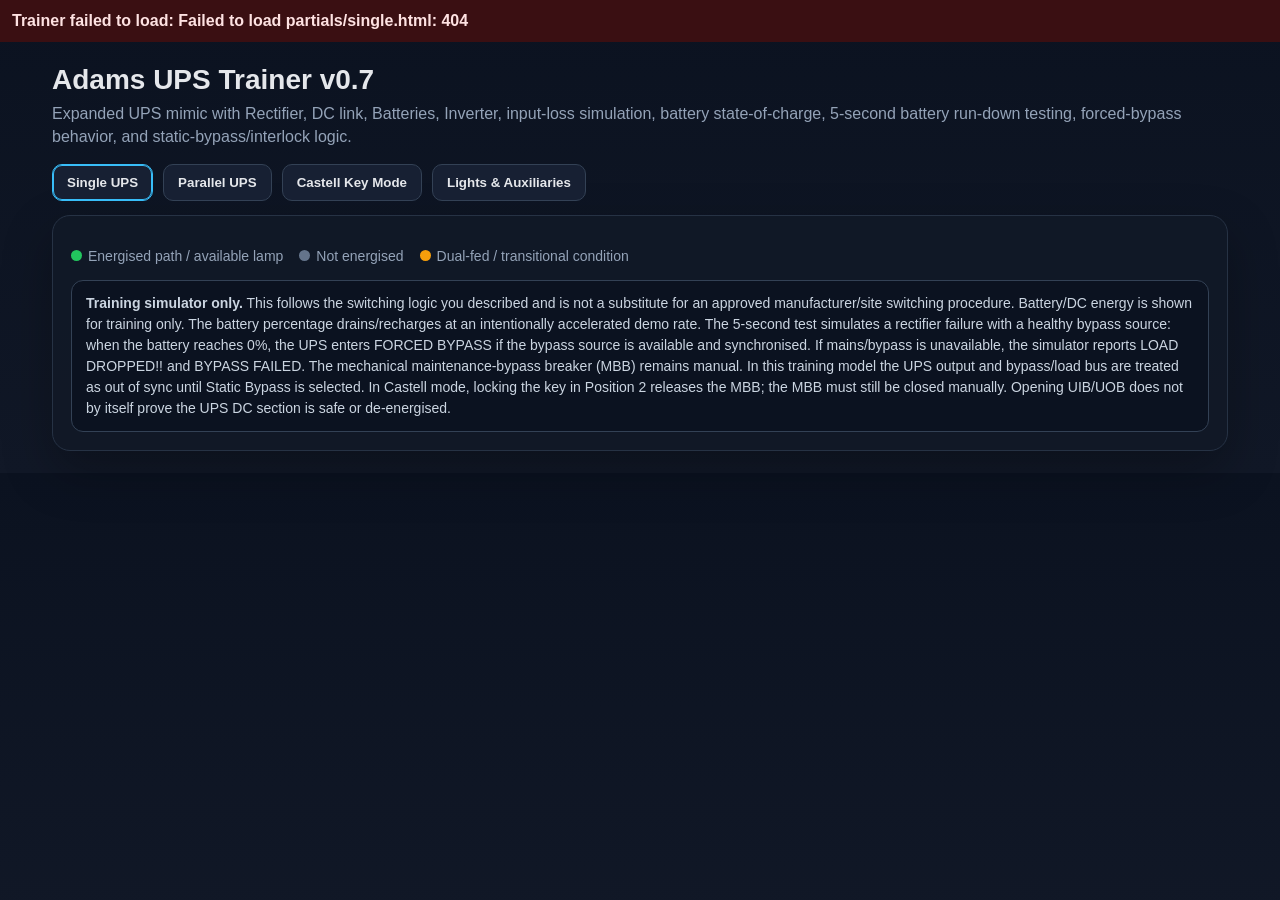
==== index.html @ ec6f1a8d "Add modular v0.7 index" ====
<!DOCTYPE html>
<html lang="en">
<head>
<meta charset="UTF-8">
<meta name="viewport" content="width=device-width, initial-scale=1.0">
<title>Adams UPS Trainer v0.7</title>
<link rel="stylesheet" href="css/style.css">
</head>
<body>
<div class="wrap">
  <h1>Adams UPS Trainer v0.7</h1>
  <div class="sub">Expanded UPS mimic with Rectifier, DC link, Batteries, Inverter, input-loss simulation, battery state-of-charge, 5-second battery run-down testing, forced-bypass behavior, and static-bypass/interlock logic.</div>
  <div class="tabs">
    <button class="tab active" data-panel="single">Single UPS</button>
    <button class="tab" data-panel="parallel">Parallel UPS</button>
    <button class="tab" data-panel="castell">Castell Key Mode</button>
    <button class="tab" data-panel="aux">Lights &amp; Auxiliaries</button>
  </div>
  <div class="card">
    <section id="single" class="panel active"></section>
    <section id="parallel" class="panel"></section>
    <section id="castell" class="panel"></section>
    <section id="aux" class="panel"></section>
    <div class="legend">
      <span><span class="dot" style="background:#22c55e"></span>Energised path / available lamp</span>
      <span><span class="dot" style="background:#64748b"></span>Not energised</span>
      <span><span class="dot" style="background:#f59e0b"></span>Dual-fed / transitional condition</span>
    </div>
    <div class="note"><strong>Training simulator only.</strong> This follows the switching logic you described and is not a substitute for an approved manufacturer/site switching procedure. Battery/DC energy is shown for training only. The battery percentage drains/recharges at an intentionally accelerated demo rate. The 5-second test simulates a rectifier failure with a healthy bypass source: when the battery reaches 0%, the UPS enters FORCED BYPASS if the bypass source is available and synchronised. If mains/bypass is unavailable, the simulator reports LOAD DROPPED!! and BYPASS FAILED. The mechanical maintenance-bypass breaker (MBB) remains manual. In this training model the UPS output and bypass/load bus are treated as out of sync until Static Bypass is selected. In Castell mode, locking the key in Position 2 releases the MBB; the MBB must still be closed manually. Opening UIB/UOB does not by itself prove the UPS DC section is safe or de-energised.</div>
  </div>
</div>
<script src="js/app.js"></script>
</body>
</html>
---- css/style.css ----
/* Adams UPS Trainer v0.7 */

:root{
  --bg:#0b1220;--panel:#111827;--line:#64748b;--text:#e5e7eb;--muted:#94a3b8;
  --live:#22c55e;--warn:#f59e0b;--danger:#ef4444;--accent:#38bdf8;--off:#475569;
}
*{box-sizing:border-box}
body{margin:0;font-family:Arial,Helvetica,sans-serif;background:linear-gradient(180deg,#0b1220,#111827);color:var(--text)}
.wrap{max-width:1220px;margin:0 auto;padding:22px}
h1{margin:0 0 6px;font-size:28px}.sub{color:var(--muted);margin-bottom:16px;line-height:1.45}
.tabs,.controls{display:flex;gap:10px;flex-wrap:wrap}.tabs{margin-bottom:14px}
button{background:#172033;color:var(--text);border:1px solid #334155;border-radius:10px;padding:10px 14px;font-weight:700;cursor:pointer}
button:hover:not(:disabled){border-color:var(--accent)}button.active{border-color:var(--accent);box-shadow:0 0 0 1px var(--accent) inset}button:disabled{opacity:.4;cursor:not-allowed}
.card{background:rgba(17,24,39,.97);border:1px solid #263244;border-radius:18px;padding:18px;box-shadow:0 20px 50px rgba(0,0,0,.28)}
.panel{display:none}.panel.active{display:block}
.topbar{display:flex;gap:12px;flex-wrap:wrap;align-items:center;justify-content:space-between;margin-bottom:14px}
.pill{padding:8px 12px;border-radius:999px;font-weight:700;background:#1f2937;border:1px solid #334155}
.pill.ok{border-color:var(--live);color:#bbf7d0}.pill.warn{border-color:var(--warn);color:#fde68a}.pill.bad{border-color:var(--danger);color:#fecaca}

.fault-banner{display:none;margin:0 0 14px;padding:14px 16px;border:2px solid #ef4444;border-radius:12px;background:#3a0f12;color:#fee2e2;font-weight:900;text-align:center;letter-spacing:.4px;box-shadow:0 0 18px rgba(239,68,68,.45)}
.fault-banner.active{display:block;animation:faultPulse .65s infinite alternate}.fault-status-hidden{display:none !important}
.loaddrop-banner{display:none;margin:0 0 14px;padding:14px 16px;border:2px solid #ef4444;border-radius:12px;background:#3a0f12;color:#fee2e2;font-weight:900;text-align:center;letter-spacing:.4px;box-shadow:0 0 18px rgba(239,68,68,.45)}
.loaddrop-banner.active{display:block;animation:loadDropPulse .65s infinite alternate}.loaddrop-banner .drop-title{display:block;font-size:20px;margin-bottom:4px}.loaddrop-banner .drop-sub{font-size:14px;color:#fecaca}
@keyframes loadDropPulse{from{transform:scale(1);box-shadow:0 0 10px rgba(239,68,68,.35)}to{transform:scale(1.01);box-shadow:0 0 28px rgba(239,68,68,.8)}}
.fault-banner .fault-title{display:block;font-size:24px;margin-bottom:4px}.fault-banner .fault-sub{font-size:14px;color:#fecaca}
@keyframes faultPulse{from{transform:scale(1);box-shadow:0 0 10px rgba(239,68,68,.35)}to{transform:scale(1.01);box-shadow:0 0 28px rgba(239,68,68,.8)}}
.diagram{min-height:0;border:1px solid #263244;border-radius:14px;overflow:hidden;background:linear-gradient(rgba(255,255,255,.025) 1px,transparent 1px),linear-gradient(90deg,rgba(255,255,255,.025) 1px,transparent 1px);background-size:24px 24px}
svg{width:100%;height:auto;display:block}.wire{stroke:var(--line);stroke-width:8;fill:none;stroke-linecap:round;transition:.2s}.wire.live{stroke:var(--live);filter:drop-shadow(0 0 6px rgba(34,197,94,.65))}.wire.warn{stroke:var(--warn);filter:drop-shadow(0 0 6px rgba(245,158,11,.55))}
.box{fill:#0b1220;stroke:#475569;stroke-width:2}.txt{fill:var(--text);font-size:18px;font-weight:700;text-anchor:middle}.small{fill:var(--muted);font-size:14px;font-weight:600;text-anchor:middle}
.breaker{cursor:pointer}.breaker.locked{opacity:.45;cursor:not-allowed}.breaker .term{fill:#0b1220;stroke:#cbd5e1;stroke-width:3}.breaker .blade{stroke:#cbd5e1;stroke-width:7;stroke-linecap:round;transition:.18s ease;transform-box:fill-box;transform-origin:left center}.breaker.open .blade{transform:rotate(-38deg)}.breaker.closed .blade{transform:rotate(0deg);stroke:var(--live)}.breaker text{fill:var(--text);font-size:17px;font-weight:800;text-anchor:middle;pointer-events:none}.breaker .state{fill:var(--muted);font-size:13px;font-weight:700}.breaker.closed .state{fill:#86efac}
.static-toggle{cursor:pointer}.static-toggle rect{fill:#172033;stroke:#475569;stroke-width:2;transition:.2s}.static-toggle text{fill:var(--text);font-size:14px;font-weight:800;text-anchor:middle;pointer-events:none}.static-toggle.on rect{stroke:var(--warn);fill:#3b2a07;filter:drop-shadow(0 0 6px rgba(245,158,11,.35))}.static-toggle.on .toggle-state{fill:#fde68a}
.castell-indicators{display:flex;justify-content:center;gap:26px;flex-wrap:wrap;margin-top:12px}.castell-controls{margin-top:12px;display:flex;align-items:center;justify-content:center;gap:12px;flex-wrap:wrap}.castell-controls .controls{margin-top:0}.castell-controls .castell-indicators{margin-top:0;gap:14px}.castell-controls .indicator{min-width:82px}
.single-top-controls,.castell-top-controls{margin-top:12px;padding:10px;border:1px solid #263244;border-radius:12px;background:#0b1220}.single-top-controls .indicator-row,.castell-top-controls .indicator-row{margin-top:0;gap:16px}.single-top-controls .controls,.castell-top-controls .controls{margin-top:10px;justify-content:center;gap:8px}.single-top-controls .controls button,.castell-top-controls .controls button{padding:8px 10px;font-size:13px}
.indicator-row{display:flex;justify-content:center;gap:36px;flex-wrap:wrap;margin-top:14px}.indicator{text-align:center;min-width:92px;color:var(--muted);font-size:13px;font-weight:800}.lamp{width:22px;height:22px;border-radius:50%;margin:0 auto 7px;background:#334155;border:2px solid #64748b;box-shadow:inset 0 0 5px rgba(0,0,0,.5);transition:.2s}.lamp.available{background:var(--live);border-color:#86efac;box-shadow:0 0 12px rgba(34,197,94,.75),inset 0 0 5px rgba(255,255,255,.15)}.lamp.blocked{background:#5b1c1c;border-color:#ef4444}
.indicator.sync-indicator{min-width:150px}.indicator.sync-indicator .sync-inline{display:flex;align-items:center;justify-content:center;gap:8px;color:var(--text);font-weight:800;min-height:29px;margin-bottom:7px}.indicator.sync-indicator .sync-inline .sync-lamp{margin:0}
.controls{margin-top:16px}.legend{display:flex;gap:16px;flex-wrap:wrap;margin-top:14px;color:var(--muted);font-size:14px}.dot{display:inline-block;width:11px;height:11px;border-radius:50%;margin-right:6px}.note,.steps{margin-top:16px;padding:12px 14px;border-radius:12px;background:#0b1220;border:1px solid #334155;color:#cbd5e1;line-height:1.5;font-size:14px}.steps strong{color:white}.stepdone{color:#86efac}.stepnext{color:#fde68a}.keybox{display:grid;grid-template-columns:repeat(2,minmax(220px,1fr));gap:10px;margin-top:12px}.keypanel{padding:11px;border:1px solid #334155;border-radius:12px;background:#0b1220}.keytitle{font-weight:800;margin-bottom:5px}.keystate{color:#c4b5fd;font-weight:700}
.battery-meter-bg{fill:#172033;stroke:#475569;stroke-width:1.5}.battery-meter-fill{fill:#38bdf8;transition:width .25s ease}.battery-pct{fill:#e5e7eb;font-size:12px;font-weight:800;text-anchor:middle}.test-toggle{cursor:pointer}.test-toggle rect{fill:#281d0d;stroke:#f59e0b;stroke-width:2;transition:.2s}.test-toggle text{fill:#fde68a;font-size:12px;font-weight:800;text-anchor:middle;pointer-events:none}.test-toggle.running rect{fill:#3b160c;stroke:#ef4444;filter:drop-shadow(0 0 7px rgba(239,68,68,.45))}.test-toggle.running text{fill:#fecaca}
.input-toggle{cursor:pointer}.input-toggle rect{fill:#172033;stroke:#475569;stroke-width:2;transition:.2s}.input-toggle text{fill:#e5e7eb;font-size:13px;font-weight:800;text-anchor:middle;pointer-events:none}.input-toggle.on rect{stroke:#22c55e;fill:#12321e;filter:drop-shadow(0 0 6px rgba(34,197,94,.35))}.input-toggle.off rect{stroke:#ef4444;fill:#361616;filter:drop-shadow(0 0 6px rgba(239,68,68,.25))}
.component{fill:#0b1220;stroke:#475569;stroke-width:2}.component-live{stroke:#22c55e;filter:drop-shadow(0 0 5px rgba(34,197,94,.45))}.component-bypass{stroke:#f59e0b;filter:drop-shadow(0 0 5px rgba(245,158,11,.45))}.comp-title{fill:#e5e7eb;font-size:13px;font-weight:800;text-anchor:middle}.comp-state{fill:#94a3b8;font-size:11px;font-weight:700;text-anchor:middle}.dcwire{stroke:#64748b;stroke-width:5;fill:none;stroke-linecap:round;transition:.2s}.dcwire.live{stroke:#22c55e;filter:drop-shadow(0 0 5px rgba(34,197,94,.5))}.dcwire.battery{stroke:#38bdf8;filter:drop-shadow(0 0 5px rgba(56,189,248,.45))}
.sync-panel{margin-top:16px;padding:14px;border:1px solid #334155;border-radius:12px;background:#0b1220}.sync-title{font-weight:800;margin-bottom:10px;color:#e5e7eb}.sync-grid{display:grid;grid-template-columns:1fr 1fr;gap:9px}.sync-side{border:1px solid #263244;border-radius:10px;padding:10px}.sync-side h4{margin:0 0 8px;font-size:14px;color:#cbd5e1}.phase-row{display:grid;grid-template-columns:1fr auto;gap:12px;padding:4px 0;font-size:13px;color:#cbd5e1}.sync-summary{display:flex;gap:12px;flex-wrap:wrap;align-items:center;margin-top:10px}.sync-lamp{width:18px;height:18px;border-radius:50%;display:inline-block;vertical-align:middle;margin-right:7px;background:#5b1c1c;border:2px solid #ef4444}.sync-lamp.ok{background:#22c55e;border-color:#86efac;box-shadow:0 0 10px rgba(34,197,94,.7)}.sync-status{font-weight:800}.sync-buttons{display:flex;gap:8px;flex-wrap:wrap;margin-top:10px}
@media(max-width:700px){.sync-grid{grid-template-columns:1fr}}@media(max-width:700px){.wrap{padding:12px}h1{font-size:22px}.diagram{min-height:0}svg{height:auto;min-height:0}.keybox{grid-template-columns:1fr}.indicator-row{gap:20px}}
.aux-note{color:var(--muted);line-height:1.45;margin:0 0 12px}.aux-mode-controls{margin:12px 0 14px}.aux-mode-controls button.active{border-color:var(--accent);box-shadow:0 0 0 1px var(--accent) inset}.aux-card{border:1px solid #334155;border-radius:14px;background:#0b1220;overflow:hidden}.aux-card svg{width:100%;height:auto;display:block}.aux-card .abox{fill:#0d1729;stroke:#334155;stroke-width:2}.aux-card .atitle{fill:#e5e7eb;font-size:18px;font-weight:800;font-family:Arial,Helvetica,sans-serif}.aux-card .asub{fill:#94a3b8;font-size:13px;font-family:Arial,Helvetica,sans-serif}.aux-card .arow{fill:#e5e7eb;font-size:13px;font-family:Arial,Helvetica,sans-serif}.aux-card .apin{fill:#94a3b8;font-size:11px;font-family:Arial,Helvetica,sans-serif}.aux-card .aterm{fill:#111827;stroke:#94a3b8;stroke-width:1.5}.aux-card .awire{fill:none;stroke:#64748b;stroke-width:2;stroke-dasharray:7 5}.aux-card .alamp{fill:none;stroke:#22c55e;stroke-width:2.5;stroke-dasharray:7 5}.aux-card .aaux{fill:none;stroke:#38bdf8;stroke-width:2.5;stroke-dasharray:7 5}.aux-card .acastell{fill:none;stroke:#a78bfa;stroke-width:2.5;stroke-dasharray:7 5}.aux-legend{display:flex;gap:14px;flex-wrap:wrap;padding:12px 14px;border-top:1px solid #263244;color:#cbd5e1;font-size:13px}.aux-key{display:flex;align-items:center;gap:7px}.aux-swatch{width:18px;height:5px;border-radius:999px;display:inline-block}.aux-swatch.green{background:#22c55e}.aux-swatch.blue{background:#38bdf8}.aux-swatch.purple{background:#a78bfa}.aux-swatch.grey{background:#64748b}@media(max-width:700px){.aux-card .atitle{font-size:15px}.aux-card .asub{font-size:11px}.aux-card .arow{font-size:11px}.aux-card .apin{font-size:9px}}
.aux-highlight-help{margin:10px 0 12px;padding:9px 11px;border:1px solid #334155;border-radius:10px;background:#0b1220;color:#cbd5e1;font-size:13px}.aux-highlight-help strong{color:#fff}.aux-node,.aux-route{cursor:pointer}.aux-node .arow,.aux-node .apin,.aux-node .aterm,.aux-route{transition:opacity .18s ease,filter .18s ease,stroke-width .18s ease,fill .18s ease}.aux-card.aux-has-selection .aux-node:not(.aux-active),.aux-card.aux-has-selection .aux-route:not(.aux-active){opacity:.18}.aux-node.aux-active .arow,.aux-node.aux-active .apin{fill:#fff;filter:drop-shadow(0 0 4px rgba(255,255,255,.55))}.aux-node.aux-active .aterm{stroke:#fff;stroke-width:3;filter:drop-shadow(0 0 6px rgba(56,189,248,.9))}.aux-route.aux-active{opacity:1 !important;stroke-width:5 !important;filter:drop-shadow(0 0 7px currentColor)}.aux-clear{margin-left:auto}.a-jumper{fill:none;stroke:#a3a3a3;stroke-width:2}.a-jumper-note{fill:#94a3b8;font-size:10px;font-family:Arial,Helvetica,sans-serif}
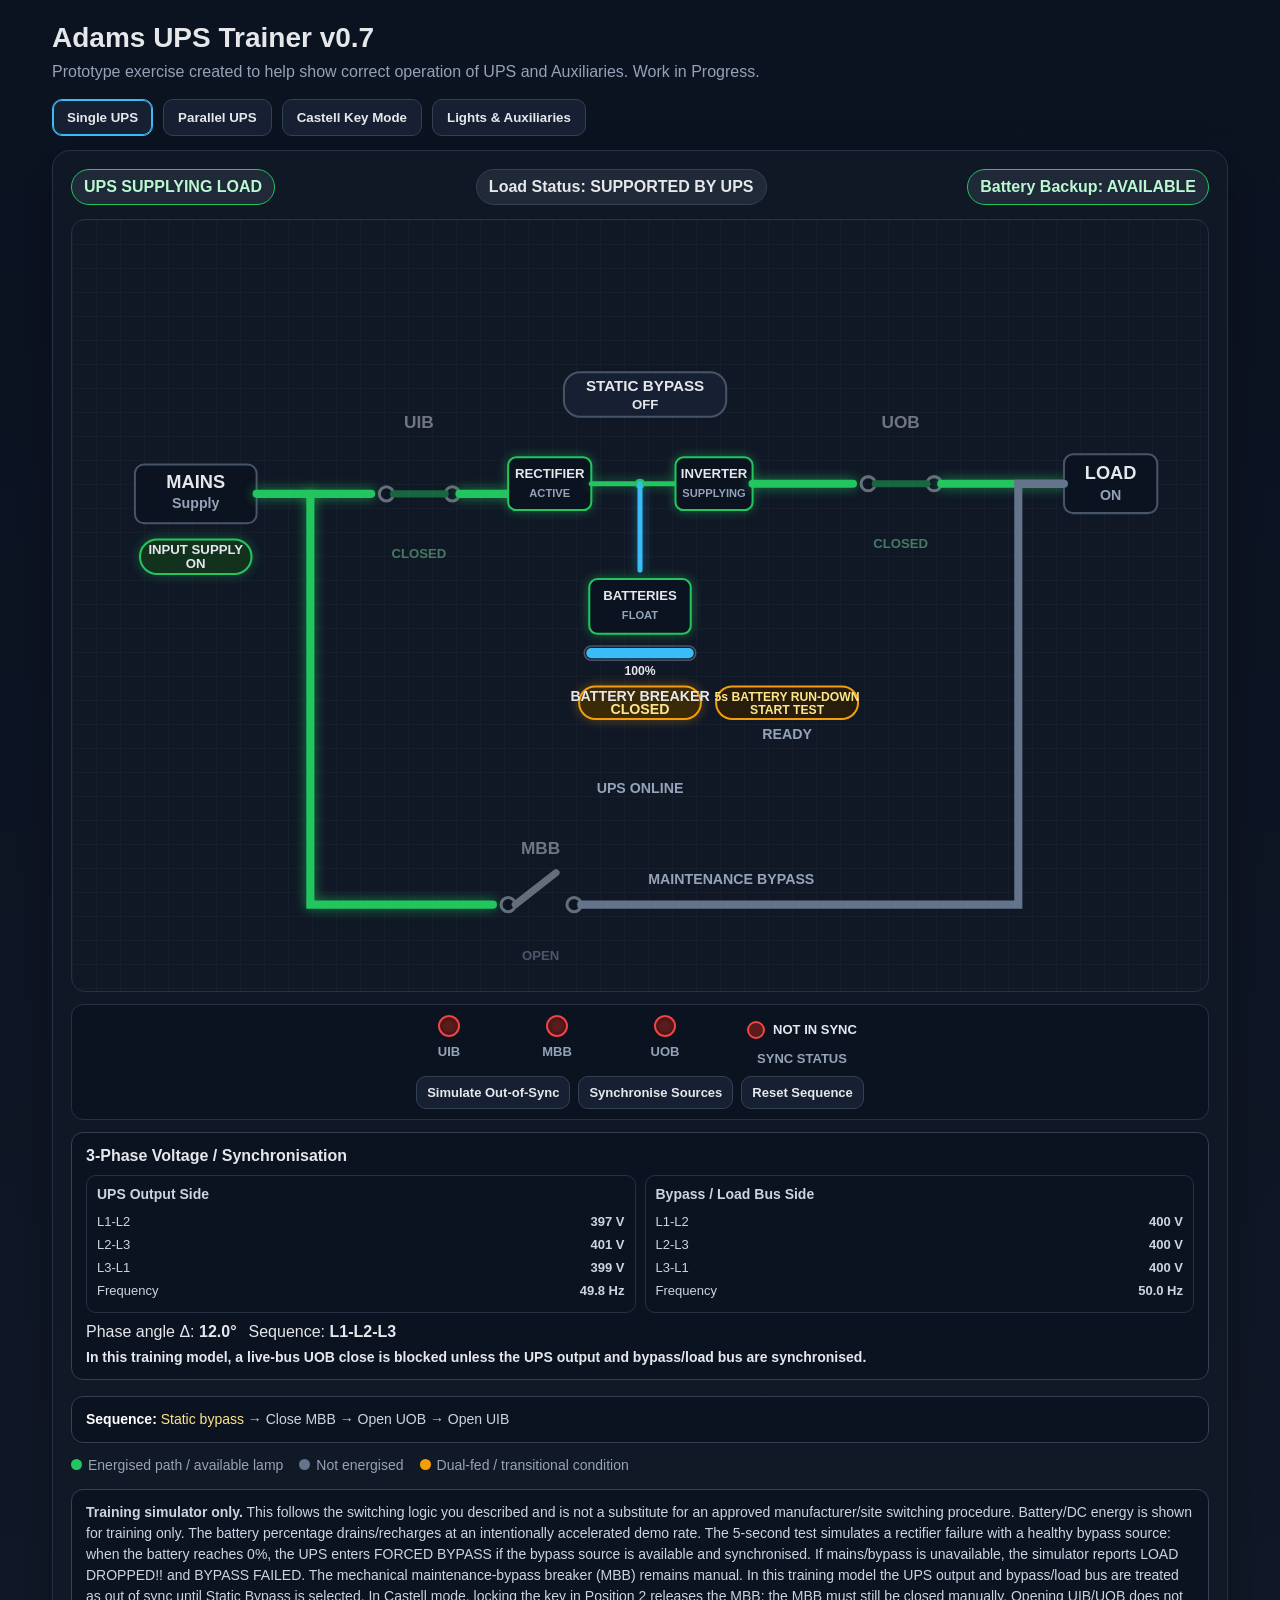
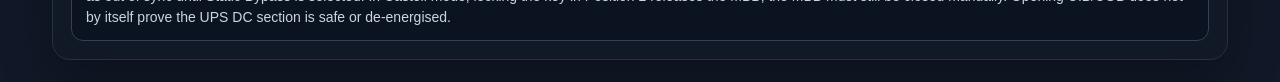
==== commit 319832ef: "Update trainer subtitle text" ====
--- a/index.html
+++ b/index.html
@@ -9,7 +9,7 @@
 <body>
 <div class="wrap">
   <h1>Adams UPS Trainer v0.7</h1>
-  <div class="sub">Expanded UPS mimic with Rectifier, DC link, Batteries, Inverter, input-loss simulation, battery state-of-charge, 5-second battery run-down testing, forced-bypass behavior, and static-bypass/interlock logic.</div>
+  <div class="sub">Prototype exercise created to help show correct operation of UPS and Auxiliaries. Work in Progress.</div>
   <div class="tabs">
     <button class="tab active" data-panel="single">Single UPS</button>
     <button class="tab" data-panel="parallel">Parallel UPS</button>
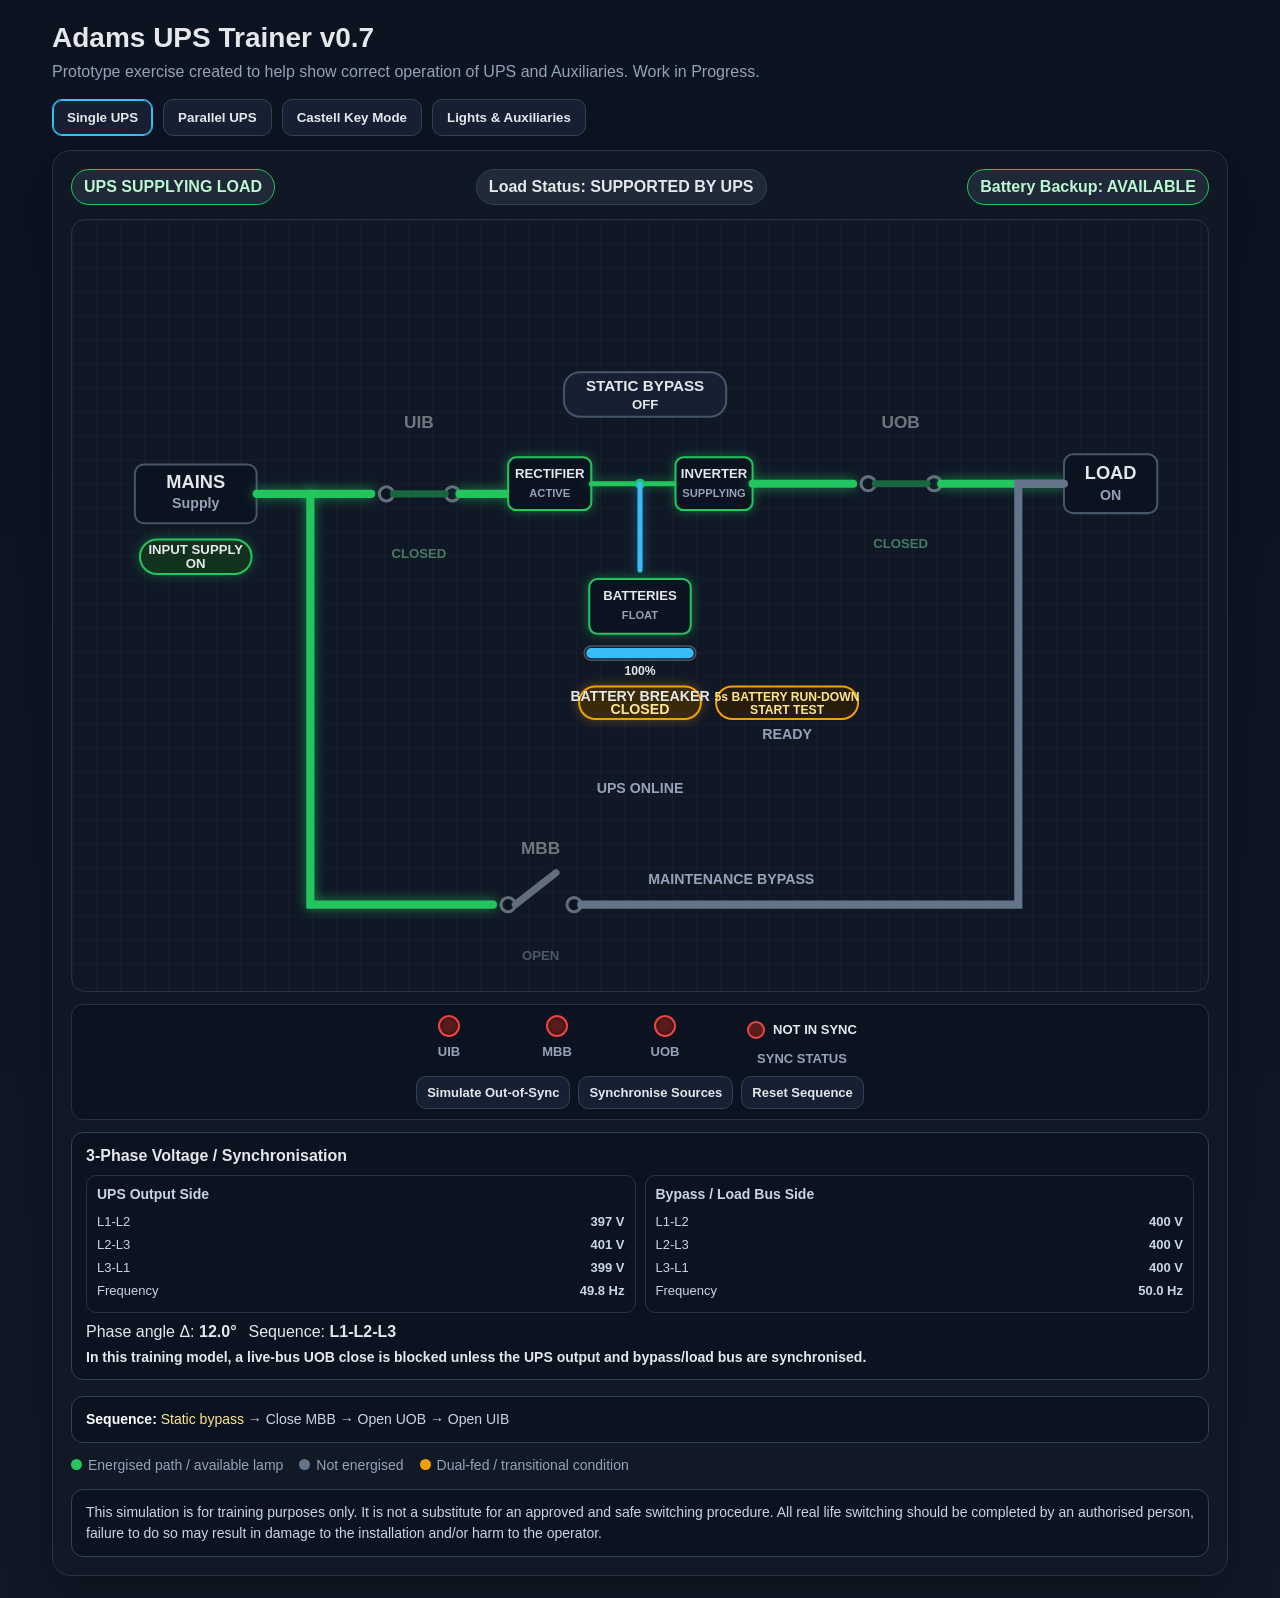
==== commit 17a62683: "Update training safety disclaimer" ====
--- a/index.html
+++ b/index.html
@@ -26,7 +26,7 @@
       <span><span class="dot" style="background:#64748b"></span>Not energised</span>
       <span><span class="dot" style="background:#f59e0b"></span>Dual-fed / transitional condition</span>
     </div>
-    <div class="note"><strong>Training simulator only.</strong> This follows the switching logic you described and is not a substitute for an approved manufacturer/site switching procedure. Battery/DC energy is shown for training only. The battery percentage drains/recharges at an intentionally accelerated demo rate. The 5-second test simulates a rectifier failure with a healthy bypass source: when the battery reaches 0%, the UPS enters FORCED BYPASS if the bypass source is available and synchronised. If mains/bypass is unavailable, the simulator reports LOAD DROPPED!! and BYPASS FAILED. The mechanical maintenance-bypass breaker (MBB) remains manual. In this training model the UPS output and bypass/load bus are treated as out of sync until Static Bypass is selected. In Castell mode, locking the key in Position 2 releases the MBB; the MBB must still be closed manually. Opening UIB/UOB does not by itself prove the UPS DC section is safe or de-energised.</div>
+    <div class="note">This simulation is for training purposes only. It is not a substitute for an approved and safe switching procedure. All real life switching should be completed by an authorised person, failure to do so may result in damage to the installation and/or harm to the operator.</div>
   </div>
 </div>
 <script src="js/app.js"></script>
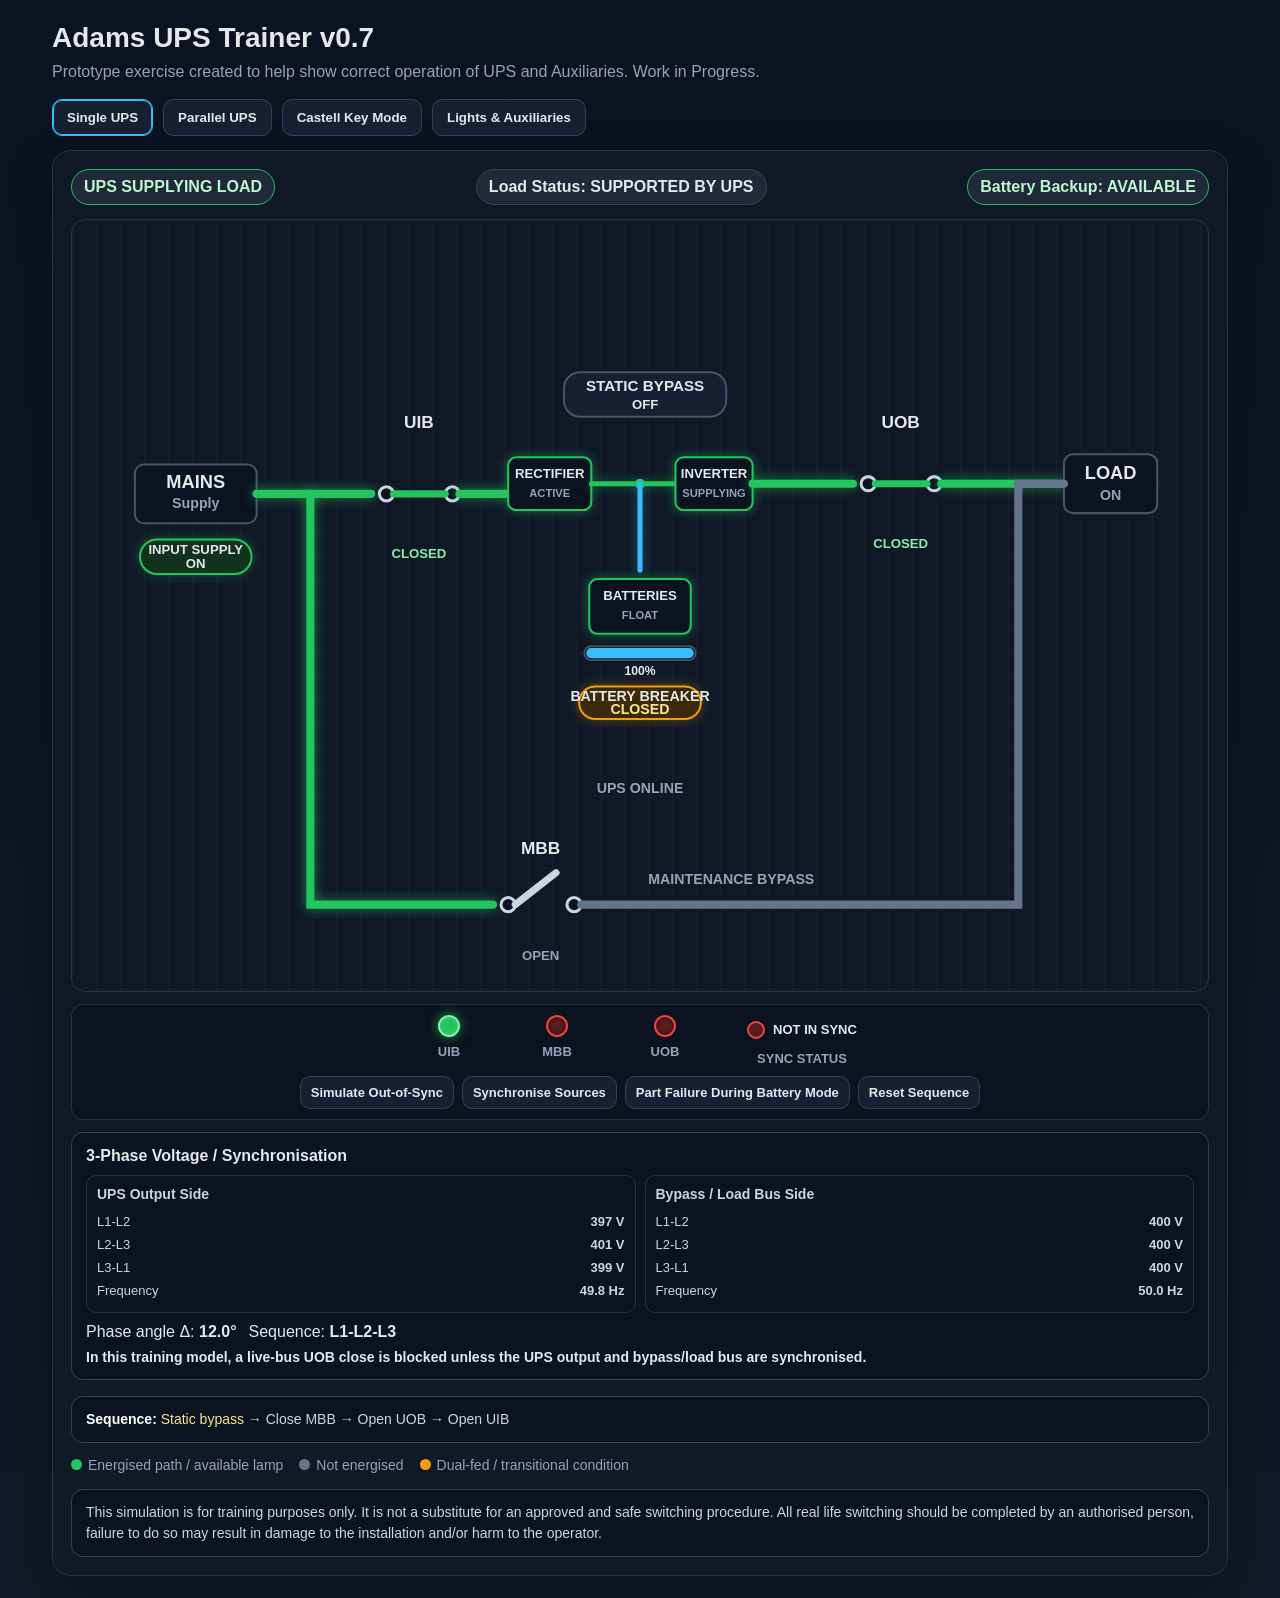
==== commit 1c77452e: "Load safety lamp overrides" ====
--- a/index.html
+++ b/index.html
@@ -5,6 +5,7 @@
 <meta name="viewport" content="width=device-width, initial-scale=1.0">
 <title>Adams UPS Trainer v0.7</title>
 <link rel="stylesheet" href="css/style.css">
+<link rel="stylesheet" href="css/lamp-safety.css">
 </head>
 <body>
 <div class="wrap">
--- a/css/lamp-safety.css
+++ b/css/lamp-safety.css
@@ -0,0 +1,22 @@
+/* Safety lamp overrides for Adams UPS Trainer v0.7.
+   A breaker may remain clickable for training, but a green lamp means the
+   operation is available without dropping the load. */
+
+/* UOB: in normal UPS operation, opening UOB would drop the load.
+   Keep the control clickable, but do not show its availability lamp green. */
+#single:has(#sUOB.closed):has(#sMBB.open) #sLampUOB,
+#castell:has(#cUOB.closed):has(#cMBB.open) #cLampUOB {
+  background:#5b1c1c !important;
+  border-color:#ef4444 !important;
+  box-shadow:inset 0 0 5px rgba(0,0,0,.5) !important;
+}
+
+/* MBB: while the load is solely on maintenance bypass (UOB open, MBB closed),
+   opening MBB would drop the load. Keep it clickable for the exercise, but
+   do not show the MBB availability lamp green. */
+#single:has(#sUOB.open):has(#sMBB.closed) #sLampMBB,
+#castell:has(#cUOB.open):has(#cMBB.closed) #cLampMBB {
+  background:#5b1c1c !important;
+  border-color:#ef4444 !important;
+  box-shadow:inset 0 0 5px rgba(0,0,0,.5) !important;
+}
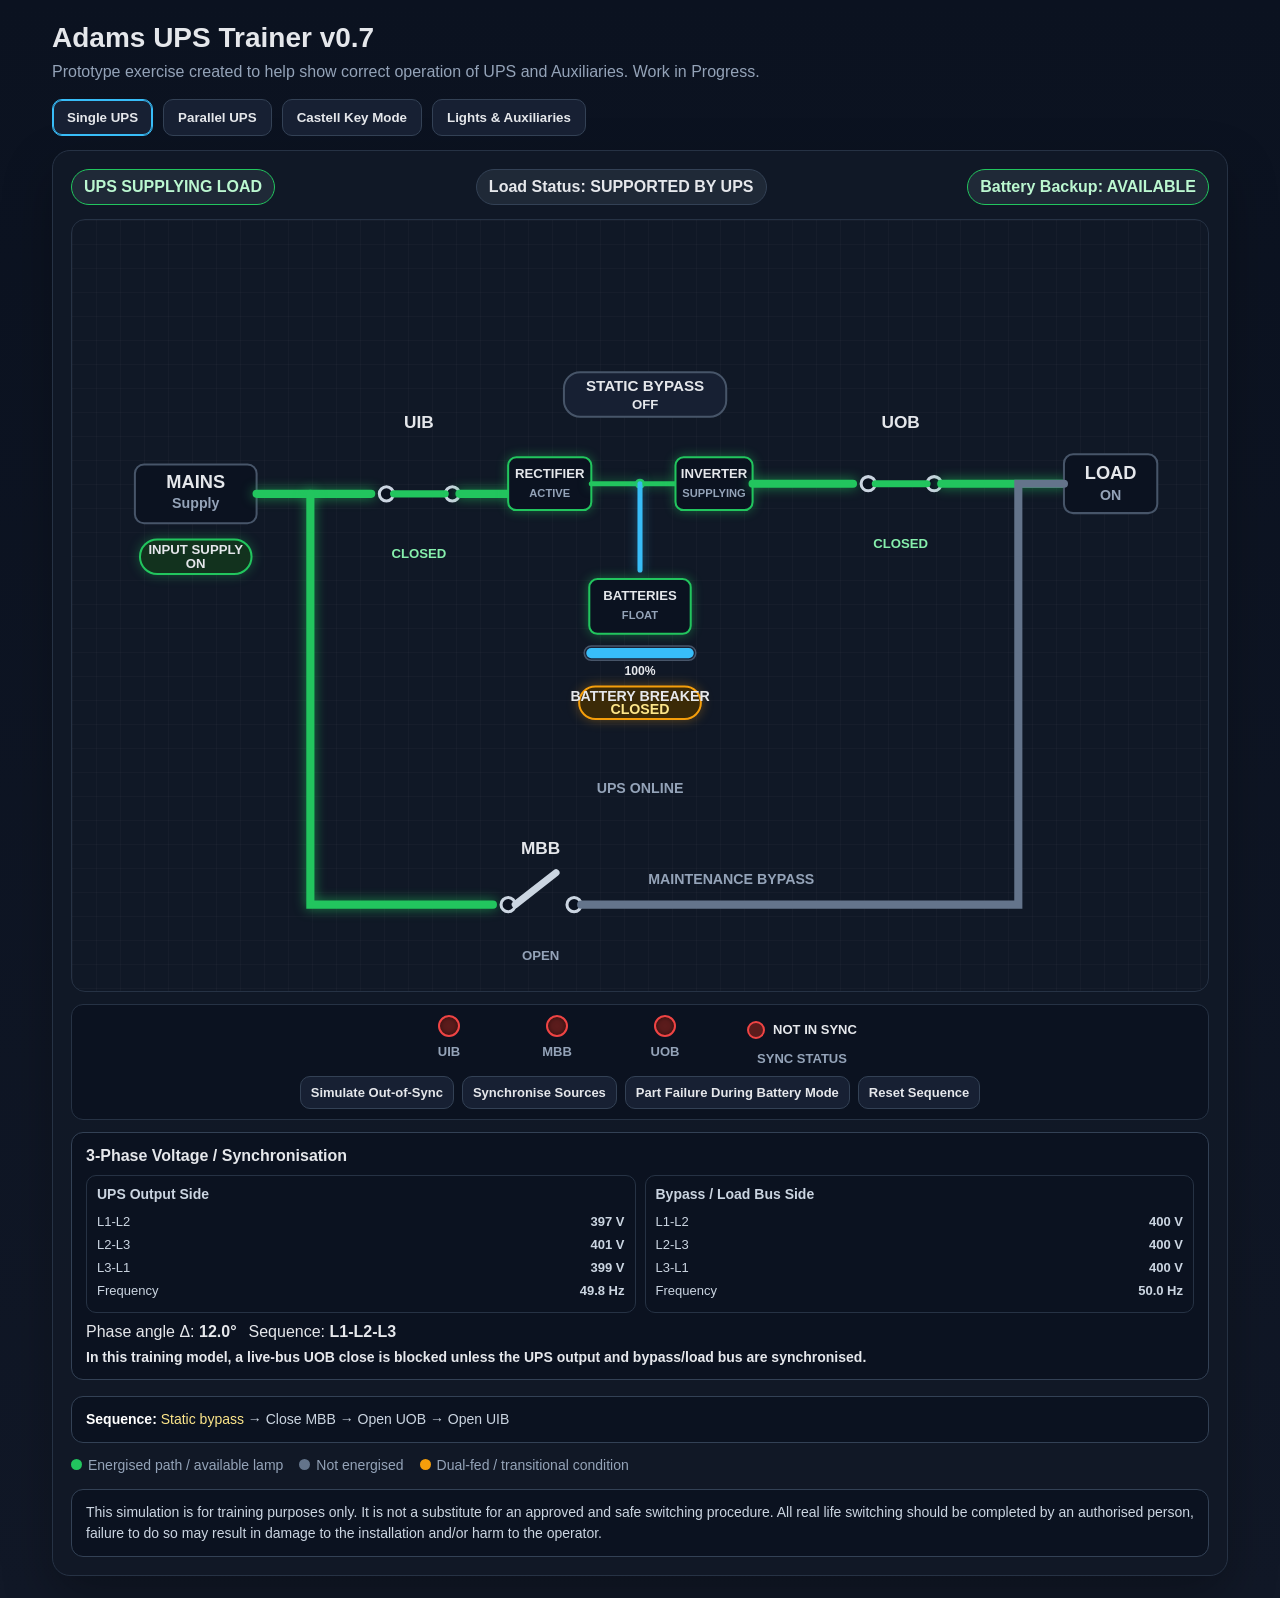
==== commit 296b699d: "Load static bypass training controls" ====
--- a/index.html
+++ b/index.html
@@ -31,5 +31,6 @@
   </div>
 </div>
 <script src="js/app.js"></script>
+<script src="js/static-bypass-training.js"></script>
 </body>
 </html>
